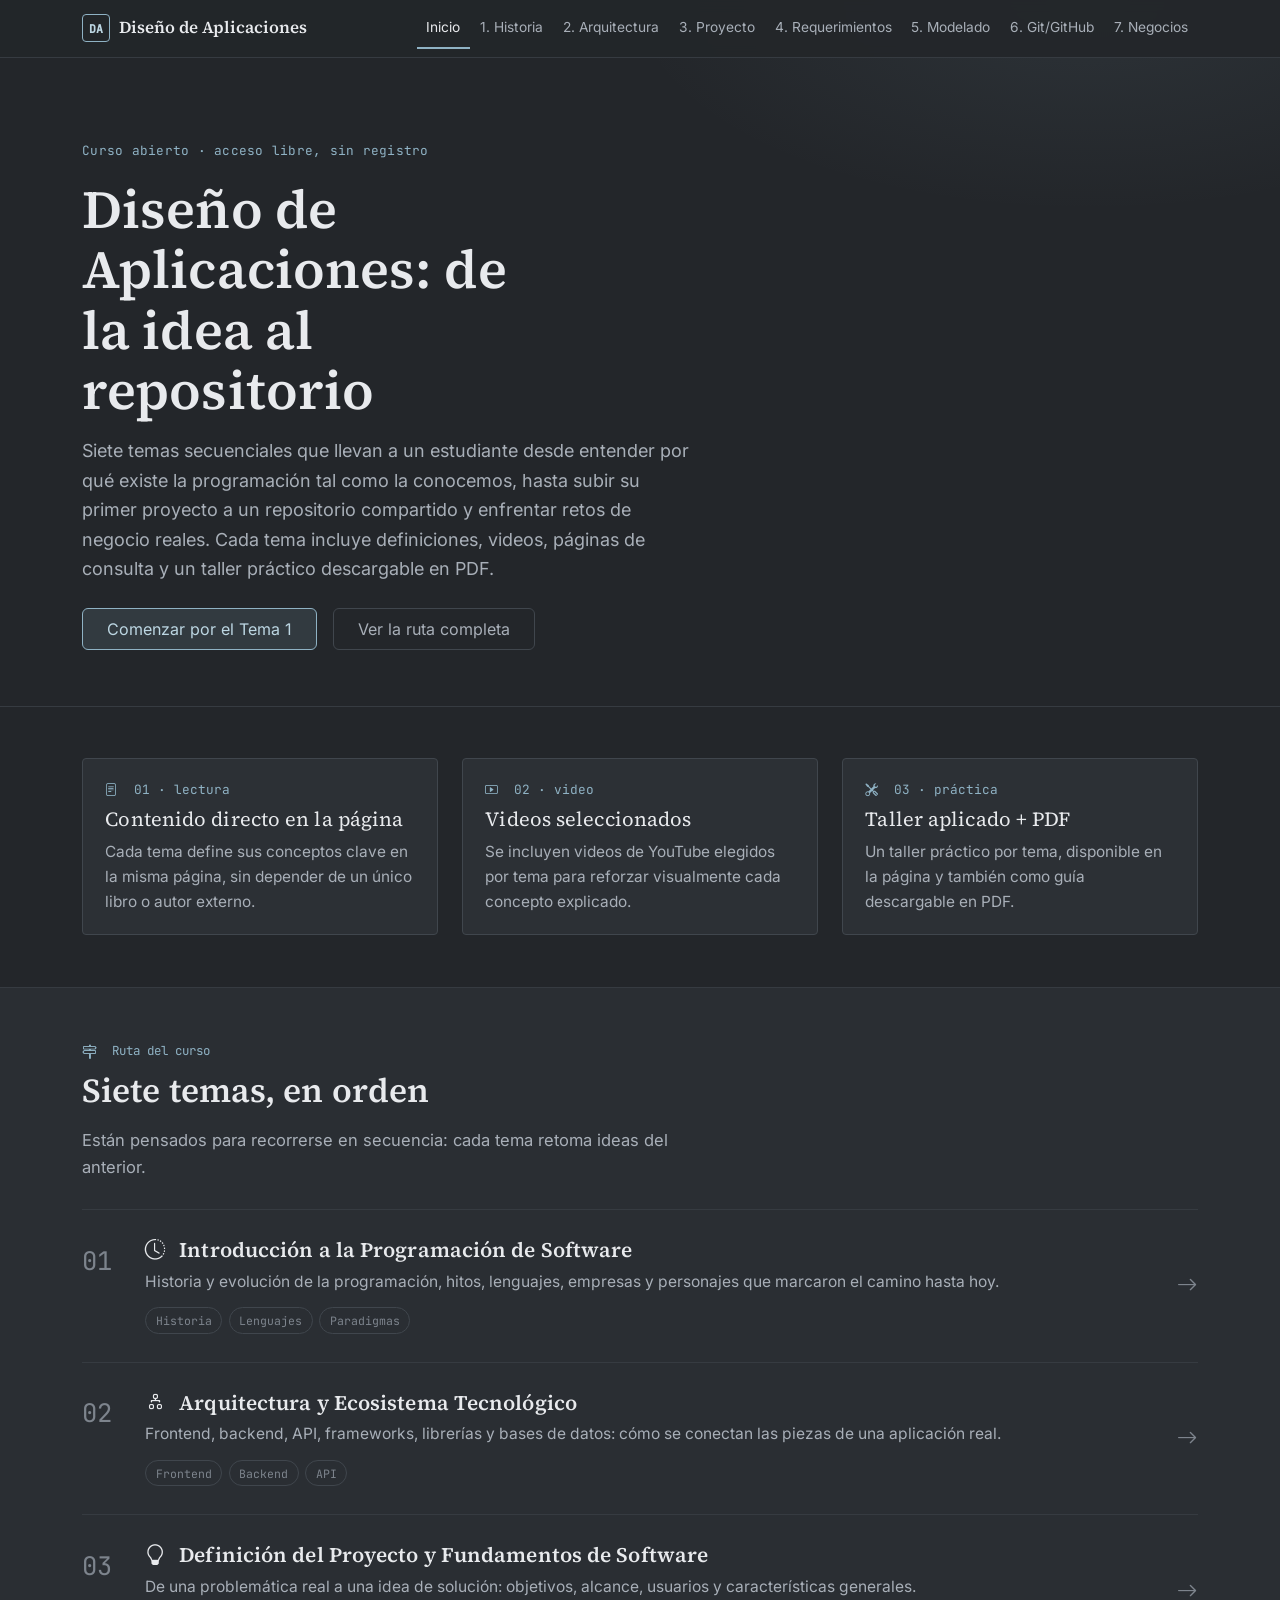
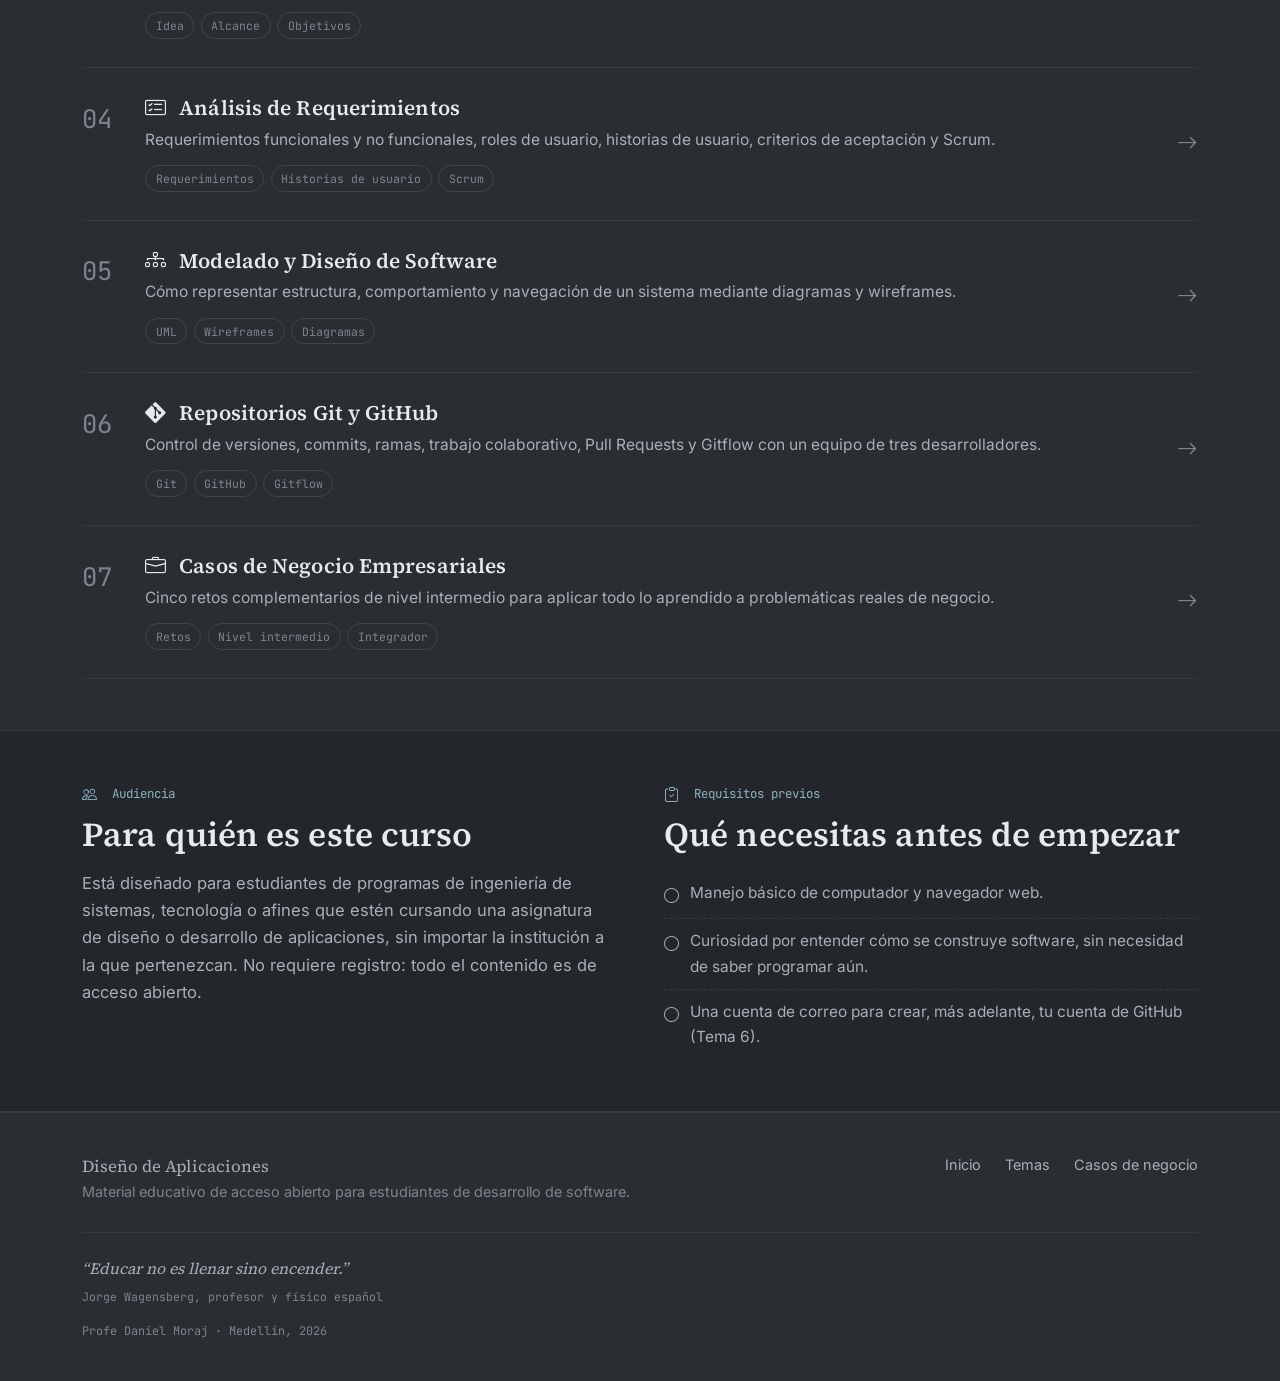
==== index.html @ c588eeb1 "Curso de diseño de aplicaciones para estudiantes de instituciones no tecnicas" ====
<!doctype html>
<html lang="es">
<head>
<meta charset="UTF-8">
<meta name="viewport" content="width=device-width, initial-scale=1">
<title>Diseño de Aplicaciones — Curso completo</title>
<meta name="description" content="Curso de Diseño de Aplicaciones: de la historia de la programación al control de versiones con Git y GitHub, con videos, definiciones, recursos y talleres prácticos.">
<link rel="stylesheet" href="assets/css/bootstrap.min.css">
<link rel="stylesheet" href="assets/icons/bootstrap-icons.min.css">
<link rel="stylesheet" href="assets/fonts/fonts.css">
<link rel="stylesheet" href="assets/css/style.css">
</head>
<body>

<!-- ============ NAVBAR ============ -->
<nav class="navbar navbar-expand-lg navbar-course fixed-top">
  <div class="container">
    <a class="navbar-brand" href="index.html">
      <span class="brand-mark">DA</span>
      Diseño de Aplicaciones
    </a>
    <button class="navbar-toggler" type="button" data-bs-toggle="collapse" data-bs-target="#nav" aria-controls="nav" aria-expanded="false" aria-label="Abrir menú de navegación">
      <span class="navbar-toggler-icon"></span>
    </button>
    <div class="collapse navbar-collapse" id="nav">
      <ul class="navbar-nav ms-auto">
        <li class="nav-item"><a class="nav-link" href="index.html">Inicio</a></li>
        <li class="nav-item"><a class="nav-link" href="tema-1.html">1. Historia</a></li>
        <li class="nav-item"><a class="nav-link" href="tema-2.html">2. Arquitectura</a></li>
        <li class="nav-item"><a class="nav-link" href="tema-3.html">3. Proyecto</a></li>
        <li class="nav-item"><a class="nav-link" href="tema-4.html">4. Requerimientos</a></li>
        <li class="nav-item"><a class="nav-link" href="tema-5.html">5. Modelado</a></li>
        <li class="nav-item"><a class="nav-link" href="tema-6.html">6. Git/GitHub</a></li>
        <li class="nav-item"><a class="nav-link" href="tema-7.html">7. Negocios</a></li>
      </ul>
    </div>
  </div>
</nav>

<!-- ============ HERO ============ -->
<header class="home-hero" style="padding-top:8.5rem; padding-bottom:3.5rem;">
  <div class="container">
    <span class="eyebrow-mono">Curso abierto · acceso libre, sin registro</span>
    <h1 class="mt-3">Diseño de Aplicaciones: de la idea al repositorio</h1>
    <p class="hero-desc mt-3">
      Siete temas secuenciales que llevan a un estudiante desde entender por qué existe la
      programación tal como la conocemos, hasta subir su primer proyecto a un repositorio
      compartido y enfrentar retos de negocio reales. Cada tema incluye definiciones, videos,
      páginas de consulta y un taller práctico descargable en PDF.
    </p>
    <div class="d-flex gap-3 mt-4 flex-wrap">
      <a href="tema-1.html" class="btn btn-accent px-4 py-2">Comenzar por el Tema 1</a>
      <a href="#ruta" class="btn btn-outline-soft px-4 py-2">Ver la ruta completa</a>
    </div>
  </div>
</header>

<!-- ============ CÓMO USAR EL SITIO ============ -->
<section class="section">
  <div class="container">
    <div class="row g-4">
      <div class="col-md-4">
        <div class="def-card">
          <span class="def-term"><i class="bi bi-file-text"></i> 01 · lectura</span>
          <h3 class="h5">Contenido directo en la página</h3>
          <p>Cada tema define sus conceptos clave en la misma página, sin depender de un único libro o autor externo.</p>
        </div>
      </div>
      <div class="col-md-4">
        <div class="def-card">
          <span class="def-term"><i class="bi bi-play-btn"></i> 02 · video</span>
          <h3 class="h5">Videos seleccionados</h3>
          <p>Se incluyen videos de YouTube elegidos por tema para reforzar visualmente cada concepto explicado.</p>
        </div>
      </div>
      <div class="col-md-4">
        <div class="def-card">
          <span class="def-term"><i class="bi bi-tools"></i> 03 · práctica</span>
          <h3 class="h5">Taller aplicado + PDF</h3>
          <p>Un taller práctico por tema, disponible en la página y también como guía descargable en PDF.</p>
        </div>
      </div>
    </div>
  </div>
</section>

<!-- ============ RUTA DEL CURSO ============ -->
<section class="section section-alt" id="ruta">
  <div class="container">
    <div class="section-head">
      <span class="section-kicker"><i class="bi bi-signpost-2"></i>Ruta del curso</span>
      <h2>Siete temas, en orden</h2>
      <p class="lead-muted" style="max-width:60ch;">Están pensados para recorrerse en secuencia: cada tema retoma ideas del anterior.</p>
    </div>

    <div class="route-list">
      <a href="tema-1.html" class="route-item">
        <span class="route-num">01</span>
        <div class="route-body">
          <h3><i class="bi bi-clock-history"></i> Introducción a la Programación de Software</h3>
          <p>Historia y evolución de la programación, hitos, lenguajes, empresas y personajes que marcaron el camino hasta hoy.</p>
          <div class="route-tags"><span>Historia</span><span>Lenguajes</span><span>Paradigmas</span></div>
        </div>
        <span class="route-arrow bi bi-arrow-right"></span>
      </a>

      <a href="tema-2.html" class="route-item">
        <span class="route-num">02</span>
        <div class="route-body">
          <h3><i class="bi bi-diagram-2"></i> Arquitectura y Ecosistema Tecnológico</h3>
          <p>Frontend, backend, API, frameworks, librerías y bases de datos: cómo se conectan las piezas de una aplicación real.</p>
          <div class="route-tags"><span>Frontend</span><span>Backend</span><span>API</span></div>
        </div>
        <span class="route-arrow bi bi-arrow-right"></span>
      </a>

      <a href="tema-3.html" class="route-item">
        <span class="route-num">03</span>
        <div class="route-body">
          <h3><i class="bi bi-lightbulb"></i> Definición del Proyecto y Fundamentos de Software</h3>
          <p>De una problemática real a una idea de solución: objetivos, alcance, usuarios y características generales.</p>
          <div class="route-tags"><span>Idea</span><span>Alcance</span><span>Objetivos</span></div>
        </div>
        <span class="route-arrow bi bi-arrow-right"></span>
      </a>

      <a href="tema-4.html" class="route-item">
        <span class="route-num">04</span>
        <div class="route-body">
          <h3><i class="bi bi-card-checklist"></i> Análisis de Requerimientos</h3>
          <p>Requerimientos funcionales y no funcionales, roles de usuario, historias de usuario, criterios de aceptación y Scrum.</p>
          <div class="route-tags"><span>Requerimientos</span><span>Historias de usuario</span><span>Scrum</span></div>
        </div>
        <span class="route-arrow bi bi-arrow-right"></span>
      </a>

      <a href="tema-5.html" class="route-item">
        <span class="route-num">05</span>
        <div class="route-body">
          <h3><i class="bi bi-diagram-3"></i> Modelado y Diseño de Software</h3>
          <p>Cómo representar estructura, comportamiento y navegación de un sistema mediante diagramas y wireframes.</p>
          <div class="route-tags"><span>UML</span><span>Wireframes</span><span>Diagramas</span></div>
        </div>
        <span class="route-arrow bi bi-arrow-right"></span>
      </a>

      <a href="tema-6.html" class="route-item">
        <span class="route-num">06</span>
        <div class="route-body">
          <h3><i class="bi bi-git"></i> Repositorios Git y GitHub</h3>
          <p>Control de versiones, commits, ramas, trabajo colaborativo, Pull Requests y Gitflow con un equipo de tres desarrolladores.</p>
          <div class="route-tags"><span>Git</span><span>GitHub</span><span>Gitflow</span></div>
        </div>
        <span class="route-arrow bi bi-arrow-right"></span>
      </a>

      <a href="tema-7.html" class="route-item">
        <span class="route-num">07</span>
        <div class="route-body">
          <h3><i class="bi bi-briefcase"></i> Casos de Negocio Empresariales</h3>
          <p>Cinco retos complementarios de nivel intermedio para aplicar todo lo aprendido a problemáticas reales de negocio.</p>
          <div class="route-tags"><span>Retos</span><span>Nivel intermedio</span><span>Integrador</span></div>
        </div>
        <span class="route-arrow bi bi-arrow-right"></span>
      </a>
    </div>
  </div>
</section>

<!-- ============ A QUIÉN VA DIRIGIDO ============ -->
<section class="section">
  <div class="container">
    <div class="row g-5">
      <div class="col-lg-6">
        <span class="section-kicker"><i class="bi bi-people"></i>Audiencia</span>
        <h2>Para quién es este curso</h2>
        <p class="text-muted-soft">
          Está diseñado para estudiantes de programas de ingeniería de sistemas, tecnología
          o afines que estén cursando una asignatura de diseño o desarrollo de aplicaciones,
          sin importar la institución a la que pertenezcan. No requiere registro: todo el
          contenido es de acceso abierto.
        </p>
      </div>
      <div class="col-lg-6">
        <span class="section-kicker"><i class="bi bi-clipboard-check"></i>Requisitos previos</span>
        <h2>Qué necesitas antes de empezar</h2>
        <ul class="check-list">
          <li><i class="bi bi-circle"></i> Manejo básico de computador y navegador web.</li>
          <li><i class="bi bi-circle"></i> Curiosidad por entender cómo se construye software, sin necesidad de saber programar aún.</li>
          <li><i class="bi bi-circle"></i> Una cuenta de correo para crear, más adelante, tu cuenta de GitHub (Tema 6).</li>
        </ul>
      </div>
    </div>
  </div>
</section>

<!-- ============ FOOTER ============ -->
<footer class="site-footer">
  <div class="container">
    <div class="d-flex flex-wrap justify-content-between gap-3">
      <div>
        <div class="footer-brand">Diseño de Aplicaciones</div>
        <div>Material educativo de acceso abierto para estudiantes de desarrollo de software.</div>
      </div>
      <div class="footer-links">
        <a href="index.html">Inicio</a>
        <a href="tema-1.html">Temas</a>
        <a href="tema-7.html">Casos de negocio</a>
      </div>
    </div>
    <div class="footer-author">
      <p class="footer-quote">
        “Educar no es llenar sino encender.”
        <cite>Jorge Wagensberg, profesor y físico español</cite>
      </p>
      <div class="footer-signature">Profe Daniel Moraj · Medellín, 2026</div>
    </div>
  </div>
</footer>

<script src="assets/js/bootstrap.bundle.min.js"></script>
<script src="assets/js/main.js"></script>
</body>
</html>
---- assets/fonts/fonts.css ----
/* Inter - texto base */
@font-face {
  font-family: 'Inter';
  font-style: normal;
  font-weight: 400;
  font-display: swap;
  src: url('./inter/inter-latin-400-normal.woff2') format('woff2');
}
@font-face {
  font-family: 'Inter';
  font-style: normal;
  font-weight: 500;
  font-display: swap;
  src: url('./inter/inter-latin-500-normal.woff2') format('woff2');
}
@font-face {
  font-family: 'Inter';
  font-style: normal;
  font-weight: 600;
  font-display: swap;
  src: url('./inter/inter-latin-600-normal.woff2') format('woff2');
}
@font-face {
  font-family: 'Inter';
  font-style: normal;
  font-weight: 700;
  font-display: swap;
  src: url('./inter/inter-latin-700-normal.woff2') format('woff2');
}

/* Source Serif 4 - titulares */
@font-face {
  font-family: 'Source Serif 4';
  font-style: normal;
  font-weight: 400;
  font-display: swap;
  src: url('./source-serif-4/source-serif-4-latin-400-normal.woff2') format('woff2');
}
@font-face {
  font-family: 'Source Serif 4';
  font-style: normal;
  font-weight: 600;
  font-display: swap;
  src: url('./source-serif-4/source-serif-4-latin-600-normal.woff2') format('woff2');
}
@font-face {
  font-family: 'Source Serif 4';
  font-style: normal;
  font-weight: 700;
  font-display: swap;
  src: url('./source-serif-4/source-serif-4-latin-700-normal.woff2') format('woff2');
}

/* JetBrains Mono - etiquetas, código, datos */
@font-face {
  font-family: 'JetBrains Mono';
  font-style: normal;
  font-weight: 400;
  font-display: swap;
  src: url('./jetbrains-mono/jetbrains-mono-latin-400-normal.woff2') format('woff2');
}
@font-face {
  font-family: 'JetBrains Mono';
  font-style: normal;
  font-weight: 500;
  font-display: swap;
  src: url('./jetbrains-mono/jetbrains-mono-latin-500-normal.woff2') format('woff2');
}
---- assets/css/style.css ----
/* =========================================================
   Diseño de Aplicaciones — hoja de estilos del curso
   Paleta neutra oscura, tipografía serif/sans, sin colores
   llamativos. Construida sobre Bootstrap 5 (local).
   ========================================================= */

:root{
  /* --- Color: base neutra oscura --- */
  --bg:            #23262a;
  --bg-alt:        #2a2e33;
  --bg-raised:     #2f3338;
  --surface:       #2c3035;
  --surface-hover: #363b41;
  --border:        #40464d;
  --border-soft:   #363b41;

  --text:          #e8eaed;
  --text-muted:    #a8afb8;
  --text-faint:    #7d848d;

  /* --- Acentos suaves (sin saturación alta) --- */
  --accent:        #8fb2c4;   /* azul acero apagado */
  --accent-strong: #bcd6e2;
  --accent-dim:    rgba(143,178,196,0.14);
  --accent-warm:   #c9a97e;   /* ocre cálido, uso puntual */
  --accent-warm-dim: rgba(201,169,126,0.14);
  --ok:            #93bda1;

  --code-bg:       #1b1d20;

  /* --- Tipografía --- */
  --font-head: 'Source Serif 4', Georgia, 'Times New Roman', serif;
  --font-body: 'Inter', -apple-system, 'Segoe UI', Roboto, sans-serif;
  --font-mono: 'JetBrains Mono', 'SFMono-Regular', Consolas, monospace;

  --radius: 4px;
  --radius-lg: 6px;
  --maxw-text: 68ch;
}

*{ box-sizing: border-box; }

html{ scroll-behavior: smooth; scroll-padding-top: 88px; }

body{
  background: var(--bg);
  color: var(--text);
  font-family: var(--font-body);
  font-size: 1.03rem;
  line-height: 1.65;
  -webkit-font-smoothing: antialiased;
}

h1,h2,h3,h4{
  font-family: var(--font-head);
  font-weight: 600;
  color: var(--text);
  letter-spacing: 0.1px;
}

h2{ font-size: clamp(1.5rem, 1.2rem + 1.2vw, 2.1rem); margin-bottom: 1rem; }
h3{ font-size: 1.3rem; margin-bottom: .75rem; }

p{ color: var(--text); }
p.lead-muted{ color: var(--text-muted); }

a{ color: var(--accent-strong); text-decoration: none; }
a:hover{ color: var(--accent); text-decoration: underline; }

.text-muted-soft{ color: var(--text-muted) !important; }
.text-faint{ color: var(--text-faint) !important; }

.container-text{ max-width: var(--maxw-text); }
.container-narrow{ max-width: 780px; }

/* =========== Barra de navegación =========== */
.navbar-course{
  background: rgba(35,38,42,0.92);
  backdrop-filter: blur(6px);
  border-bottom: 1px solid var(--border-soft);
}
.navbar-course .navbar-brand{
  font-family: var(--font-head);
  font-weight: 600;
  color: var(--text);
  font-size: 1.05rem;
  display: flex;
  align-items: center;
  gap: .55rem;
}
.navbar-course .navbar-brand .brand-mark{
  width: 28px; height: 28px;
  border: 1px solid var(--accent);
  border-radius: var(--radius);
  display: inline-flex; align-items:center; justify-content:center;
  font-family: var(--font-mono);
  font-size: .72rem;
  color: var(--accent-strong);
}
.navbar-course .nav-link{
  color: var(--text-muted);
  font-size: .92rem;
  padding: .5rem .7rem !important;
  white-space: nowrap;
}
@media (min-width: 992px){
  .navbar-course .nav-link{
    font-size: .82rem;
    padding: .5rem .5rem !important;
  }
}
@media (min-width: 1200px){
  .navbar-course .nav-link{ font-size: .86rem; padding: .5rem .62rem !important; }
}
.navbar-course .nav-link:hover,
.navbar-course .nav-link.active{
  color: var(--text);
}
.navbar-course .nav-link.active{
  border-bottom: 2px solid var(--accent);
}
.navbar-toggler{
  border-color: var(--border);
  padding: .4rem .55rem;
}
.navbar-toggler:focus{ box-shadow: 0 0 0 3px var(--accent-dim); }
.navbar-toggler-icon{
  background-image: url("data:image/svg+xml,%3csvg xmlns='http://www.w3.org/2000/svg' viewBox='0 0 30 30'%3e%3cpath stroke='%23e8eaed' stroke-linecap='round' stroke-miterlimit='10' stroke-width='2' d='M4 7h22M4 15h22M4 23h22'/%3e%3c/svg%3e");
}
@media (max-width: 991px){
  .navbar-course{ background: var(--bg); }
  .navbar-collapse{
    margin-top: 1rem;
    padding-top: .5rem;
    padding-bottom: .5rem;
    border-top: 1px solid var(--border-soft);
    max-height: calc(100vh - 5rem);
    overflow-y: auto;
  }
  .navbar-course .nav-link{ padding: .7rem .3rem !important; }
  .navbar-course .nav-link.active{ border-bottom: 0; border-left: 2px solid var(--accent); padding-left: .6rem !important; }
}

/* =========== Hero de portada =========== */
.home-hero{
  border-bottom: 1px solid var(--border-soft);
  background:
    radial-gradient(ellipse 60% 50% at 85% 0%, rgba(143,178,196,0.09), transparent 60%),
    var(--bg);
}
.home-hero .eyebrow-mono{
  font-family: var(--font-mono);
  font-size: .8rem;
  color: var(--accent);
  letter-spacing: .02em;
}
.home-hero h1{
  font-size: clamp(2.1rem, 1.6rem + 2.2vw, 3.4rem);
  line-height: 1.12;
  max-width: 16ch;
}
.home-hero .hero-desc{
  max-width: 56ch;
  color: var(--text-muted);
  font-size: 1.12rem;
}

/* =========== Ruta del curso (índice de temas en home) =========== */
.route-list{ border-top: 1px solid var(--border-soft); }
.route-item{
  display:flex;
  gap: 1.5rem;
  padding: 1.75rem 0;
  border-bottom: 1px solid var(--border-soft);
  text-decoration:none;
  color: var(--text);
  transition: background .15s ease;
}
.route-item:hover{ background: var(--surface-hover); text-decoration:none; color: var(--text); }
.route-num{
  font-family: var(--font-mono);
  font-size: 1.6rem;
  color: var(--text-faint);
  min-width: 2.6ch;
  padding-top: .1rem;
}
.route-item:hover .route-num{ color: var(--accent); }
.route-body h3{ margin-bottom: .35rem; color: var(--text); }
.route-body p{ color: var(--text-muted); margin-bottom: .5rem; font-size: .97rem; }
.route-tags span{
  font-family: var(--font-mono);
  font-size: .72rem;
  color: var(--text-faint);
  border: 1px solid var(--border);
  border-radius: 999px;
  padding: .18rem .6rem;
  margin-right: .4rem;
  display: inline-block;
  margin-top: .3rem;
}
.route-arrow{
  margin-left: auto;
  color: var(--text-faint);
  align-self: center;
  font-size: 1.3rem;
}

/* =========== Secciones genéricas =========== */
.section{ padding: 3.2rem 0; border-bottom: 1px solid var(--border-soft); }
.section-alt{ background: var(--bg-alt); }
.section-head{ margin-bottom: 1.75rem; }
.section-kicker{
  font-family: var(--font-mono);
  font-size: .78rem;
  color: var(--accent);
  margin-bottom: .4rem;
  display:flex;
  align-items:center;
  gap:.45rem;
}
.section-kicker .bi{ font-size: .95rem; }

/* Icono decorativo junto al título de sección (h2) */
.section-icon-title{ display:flex; align-items:center; gap:.65rem; }
.section-icon-title .icon-badge{
  flex:none;
  width: 2.4rem; height: 2.4rem;
  border-radius: var(--radius);
  border: 1px solid var(--border);
  background: var(--surface);
  display:inline-flex; align-items:center; justify-content:center;
  color: var(--accent);
  font-size: 1.15rem;
}
.section-icon-title h2{ margin-bottom:0; }

/* Icono dentro de def-term / panel h3, para reforzar jerarquía visual sin recargar */
.def-term .bi, .panel h3 .bi{ color: var(--accent); }

/* Separación uniforme de cualquier icono al inicio de un encabezado */
h1 > .bi:first-child, h2 > .bi:first-child, h3 > .bi:first-child, h4 > .bi:first-child,
.def-term > .bi:first-child, .section-kicker > .bi:first-child, .step-block h3 > .bi:first-child,
.scrum-role h3 > .bi:first-child, .case-card h3 > .bi:first-child{
  margin-right: .5rem;
}

/* Código en línea: alinear con la paleta del sitio en lugar del rosa de Bootstrap */
:not(pre) > code{
  color: var(--accent-strong);
  background: var(--code-bg);
  border: 1px solid var(--border);
  border-radius: 3px;
  padding: .05rem .35rem;
  font-size: .86em;
}

/* Panel: bordes técnicos, sin sombra, radio pequeño */
.panel{
  background: var(--surface);
  border: 1px solid var(--border);
  border-radius: var(--radius-lg);
  padding: 1.5rem;
}
.panel-accent{
  border-left: 3px solid var(--accent);
}
.panel-warm{
  border-left: 3px solid var(--accent-warm);
}

/* Tarjeta de definición */
.def-card{
  background: var(--surface);
  border: 1px solid var(--border);
  border-radius: var(--radius);
  padding: 1.25rem 1.4rem;
  height: 100%;
}
.def-term{
  font-family: var(--font-mono);
  font-size: .8rem;
  color: var(--accent);
  display:block;
  margin-bottom: .4rem;
}
.def-card p{ color: var(--text-muted); margin-bottom:0; font-size: .96rem; }

/* Hito / timeline (tema 1) */
.timeline{ position: relative; padding-left: 2.1rem; }
.timeline::before{
  content:"";
  position:absolute; left: .42rem; top: .3rem; bottom: .3rem;
  width: 1px; background: var(--border);
}
.timeline-item{ position: relative; padding-bottom: 1.9rem; }
.timeline-item:last-child{ padding-bottom: 0; }
.timeline-item::before{
  content:"";
  position:absolute; left: -2.1rem; top: .3rem;
  width: 9px; height:9px; border-radius:50%;
  background: var(--bg); border: 2px solid var(--accent);
}
.timeline-year{
  font-family: var(--font-mono);
  color: var(--accent-strong);
  font-size: .85rem;
  display:block; margin-bottom:.2rem;
}
.timeline-item h4{ font-size: 1.05rem; margin-bottom:.3rem; }
.timeline-item p{ color: var(--text-muted); font-size: .95rem; margin-bottom:0; }

/* Video */
.video-frame{
  position: relative; width:100%;
  padding-bottom: 56.25%;
  background: #000;
  border-radius: var(--radius);
  overflow:hidden;
  border: 1px solid var(--border);
}
.video-frame iframe{
  position:absolute; inset:0; width:100%; height:100%; border:0;
}
.video-caption{ font-size: .88rem; color: var(--text-faint); margin-top: .55rem; }

/* Recursos de consulta */
.resource-link{
  display:flex; align-items:flex-start; gap: .85rem;
  padding: 1rem 1.1rem;
  border: 1px solid var(--border);
  border-radius: var(--radius);
  background: var(--surface);
  color: var(--text);
  height: 100%;
}
.resource-link:hover{ border-color: var(--accent); color:var(--text); text-decoration:none; background: var(--surface-hover); }
.resource-link .bi{ color: var(--accent); font-size: 1.15rem; margin-top: .15rem; }
.resource-link h4{ font-family: var(--font-body); font-weight:600; font-size:1rem; margin-bottom:.2rem; }
.resource-link p{ font-size: .87rem; color: var(--text-muted); margin-bottom:0; }

/* Taller práctico */
.workshop-box{
  border: 1px solid var(--border);
  border-radius: var(--radius-lg);
  background: var(--bg-raised);
}
.workshop-box .workshop-head{
  padding: 1.25rem 1.5rem;
  border-bottom: 1px solid var(--border-soft);
  display:flex; justify-content:space-between; align-items:center; gap:1rem; flex-wrap:wrap;
}
.workshop-steps{ padding: 1.5rem; margin:0; }
.workshop-steps li{ margin-bottom: 1rem; color: var(--text-muted); }
.workshop-steps li::marker{ font-family: var(--font-mono); color: var(--accent); }
.workshop-steps li strong{ color: var(--text); }

/* Checklist de autoevaluación */
.check-list{ list-style:none; padding:0; margin:0; }
.check-list li{
  display:flex; gap:.7rem; align-items:flex-start;
  padding: .6rem 0; border-bottom: 1px dashed var(--border-soft);
  color: var(--text-muted); font-size: .96rem;
}
.check-list li:last-child{ border-bottom:0; }
.check-list .bi{ color: var(--ok); margin-top:.2rem; }

/* Botones */
.btn-accent{
  background: var(--accent-dim);
  border: 1px solid var(--accent);
  color: var(--accent-strong);
}
.btn-accent:hover{ background: var(--accent); color: var(--bg); }
.btn-outline-soft{
  border: 1px solid var(--border);
  color: var(--text-muted);
  background: transparent;
}
.btn-outline-soft:hover{ border-color: var(--accent); color: var(--text); background: var(--surface-hover); }

/* Paginador Anterior / Siguiente */
.topic-pager{
  display:flex; justify-content:space-between; gap:1rem; flex-wrap:wrap;
  padding: 2rem 0;
}
.pager-link{
  flex:1 1 260px;
  border:1px solid var(--border);
  border-radius: var(--radius);
  padding: 1rem 1.2rem;
  color: var(--text);
}
.pager-link:hover{ border-color: var(--accent); text-decoration:none; color: var(--text); background: var(--surface-hover); }
.pager-link .pager-label{ font-family: var(--font-mono); font-size: .74rem; color: var(--text-faint); display:block; margin-bottom:.3rem; }
.pager-link.text-end{ text-align:right; }

/* Topic hero (páginas de tema) */
.topic-hero{
  border-bottom: 1px solid var(--border-soft);
  padding: 2.6rem 0 2.2rem;
}
.topic-hero .topic-num{
  font-family: var(--font-mono);
  color: var(--text-faint);
  font-size: 1rem;
}
.topic-hero h1{
  font-size: clamp(1.8rem, 1.4rem + 1.6vw, 2.6rem);
  margin: .4rem 0 .8rem;
}
.topic-hero .hero-desc{ color: var(--text-muted); max-width: 62ch; font-size: 1.06rem; }
.topic-meta{ display:flex; gap:1.4rem; flex-wrap:wrap; margin-top:1.2rem; }
.topic-meta .meta-item{ font-size: .85rem; color: var(--text-faint); }
.topic-meta .meta-item strong{ color: var(--text-muted); display:block; font-family: var(--font-mono); font-size: .7rem; text-transform: none; margin-bottom:.15rem; }

/* Tabla de contenidos lateral (sticky) */
.toc{
  position: sticky; top: 96px;
  border-left: 1px solid var(--border-soft);
  padding-left: 1.2rem;
}
.toc-title{ font-family: var(--font-mono); font-size: .74rem; color: var(--text-faint); margin-bottom:.7rem; }
.toc a{
  display:block; font-size: .89rem; color: var(--text-muted);
  padding: .3rem 0; border-left: 2px solid transparent; margin-left:-1.22rem; padding-left: 1.1rem;
}
.toc a:hover{ color: var(--text); text-decoration:none; }
.toc a.active{ color: var(--accent-strong); border-left-color: var(--accent); }

/* Footer */
.site-footer{
  background: var(--bg-alt);
  border-top: 1px solid var(--border-soft);
  padding: 2.5rem 0;
  color: var(--text-faint);
  font-size: .9rem;
}
.site-footer a{ color: var(--text-muted); }
.site-footer a:hover{ color: var(--accent-strong); }
.site-footer .footer-brand{
  color: var(--text-muted);
  font-family: var(--font-head);
  font-size: 1.05rem;
}
.site-footer .footer-links{ display:flex; gap:1.5rem; flex-wrap:wrap; }
.footer-author{
  border-top: 1px solid var(--border-soft);
  margin-top: 1.75rem;
  padding-top: 1.5rem;
}
.footer-author .footer-quote{
  font-family: var(--font-head);
  font-style: italic;
  color: var(--text-muted);
  max-width: 62ch;
  font-size: .98rem;
  line-height: 1.55;
}
.footer-author .footer-quote cite{
  display:block;
  font-family: var(--font-mono);
  font-style:normal;
  font-size: .72rem;
  color: var(--text-faint);
  margin-top: .4rem;
}
.footer-author .footer-signature{
  font-family: var(--font-mono);
  font-size: .74rem;
  color: var(--text-faint);
  margin-top: .9rem;
}

/* Tablas de requisitos */
.table-req{
  color: var(--text);
  border-color: var(--border);
  /* Bootstrap fija el fondo de celdas con --bs-table-bg (blanco por defecto);
     lo sobreescribimos para que herede la paleta oscura del sitio y el texto
     claro siga siendo legible. */
  --bs-table-bg: var(--surface);
  --bs-table-color: var(--text-muted);
  --bs-table-striped-bg: var(--surface-hover);
  --bs-table-hover-bg: var(--surface-hover);
}
.table-req thead th{
  font-family: var(--font-mono);
  font-size: .74rem;
  color: var(--text-faint);
  font-weight: 500;
  border-color: var(--border);
  background: var(--bg-raised);
}
.table-req td{ border-color: var(--border-soft); vertical-align: top; font-size: .93rem; color: var(--text-muted); }
.table-req td.strong-cell{ color: var(--text); }

/* Badges de nivel/dificultad */
.badge-level{
  font-family: var(--font-mono);
  font-size: .72rem;
  border: 1px solid var(--border);
  color: var(--text-muted);
  border-radius: 999px;
  padding: .3rem .7rem;
}

/* Utilidades */
.divider-soft{ border-color: var(--border-soft); opacity:1; }
.kbd-tag{
  font-family: var(--font-mono);
  background: var(--code-bg);
  border: 1px solid var(--border);
  border-radius: 3px;
  padding: .05rem .4rem;
  font-size: .85em;
  color: var(--accent-strong);
}

/* Siglas: expansión en inglés (idioma original) + traducción al español */
abbr.acronym{
  text-decoration: none;
  border-bottom: 1px dashed var(--text-faint);
  cursor: help;
}
.gloss-term{
  font-family: var(--font-mono);
  color: var(--accent-strong);
}
.gloss-en{ color: var(--text-muted); font-style: italic; }
.gloss-es{ color: var(--text-faint); }

/* Tarjetas de casos de negocio (reto complementario) */
.case-card{
  background: var(--surface);
  border: 1px solid var(--border);
  border-radius: var(--radius-lg);
  padding: 1.6rem 1.7rem;
  height: 100%;
  display:flex;
  flex-direction:column;
  gap: .85rem;
}
.case-card .case-num{
  font-family: var(--font-mono);
  font-size: .78rem;
  color: var(--accent);
  display:flex;
  align-items:center;
  gap:.5rem;
}
.case-card .case-icon{
  width: 2.1rem; height: 2.1rem;
  border-radius: var(--radius);
  border: 1px solid var(--accent);
  background: var(--accent-dim);
  color: var(--accent-strong);
  display:inline-flex; align-items:center; justify-content:center;
  font-size: 1rem;
}
.case-card h3{ margin-bottom: 0; font-size: 1.15rem; }
.case-card p{ color: var(--text-muted); font-size: .95rem; margin-bottom: 0; }
.case-tags{ margin-top: .4rem; }
.case-tags span{
  font-family: var(--font-mono);
  font-size: .7rem;
  color: var(--text-faint);
  border: 1px solid var(--border);
  border-radius: 999px;
  padding: .18rem .6rem;
  margin-right: .4rem;
  display:inline-block;
  margin-top:.3rem;
}

/* Diagrama de arquitectura (tema 2) */
.arch-diagram-wrap{ overflow-x:auto; }
.arch-diagram-wrap svg{ width:100%; max-width:920px; display:block; margin:0 auto; min-width:640px; }

/* Roles Scrum (tema 4) */
.scrum-role{
  background: var(--surface);
  border: 1px solid var(--border);
  border-left: 3px solid var(--accent-warm);
  border-radius: var(--radius);
  padding: 1.1rem 1.3rem;
  height:100%;
}
.scrum-role h3{ font-size: 1.05rem; margin-bottom:.4rem; }
.scrum-role p{ color: var(--text-muted); font-size: .93rem; margin-bottom:0; }

/* Pasos numerados de taller extendido (Gitflow / trabajo colaborativo) */
.step-block{
  border: 1px solid var(--border);
  border-radius: var(--radius-lg);
  background: var(--bg-raised);
  padding: 1.4rem 1.6rem;
  margin-bottom: 1.1rem;
}
.step-block .step-num{
  font-family: var(--font-mono);
  font-size: .78rem;
  color: var(--accent);
  display:block;
  margin-bottom:.3rem;
}
.step-block h3{ font-size: 1.1rem; margin-bottom:.5rem; }
.step-block p, .step-block li{ color: var(--text-muted); font-size: .95rem; }
.step-block pre{
  background: var(--code-bg);
  border: 1px solid var(--border);
  border-radius: var(--radius);
  padding: .85rem 1rem;
  overflow-x:auto;
  font-family: var(--font-mono);
  font-size: .84rem;
  color: var(--accent-strong);
  margin: .6rem 0 0;
}
.role-tag{
  font-family: var(--font-mono);
  font-size: .68rem;
  border: 1px solid var(--border);
  border-radius: 999px;
  padding: .1rem .5rem;
  color: var(--text-faint);
  margin-right:.3rem;
}
.role-tag.dev-a{ border-color: var(--accent); color: var(--accent-strong); }
.role-tag.dev-b{ border-color: var(--accent-warm); color: var(--accent-warm); }
.role-tag.dev-c{ border-color: var(--ok); color: var(--ok); }

@media (max-width: 991px){
  .toc{ display:none; }
}

@media (max-width: 575px){
  .workshop-head{ align-items:flex-start; }
  .topic-meta{ gap: .9rem 1.4rem; }
  .site-footer .container{ flex-direction:column; }
}
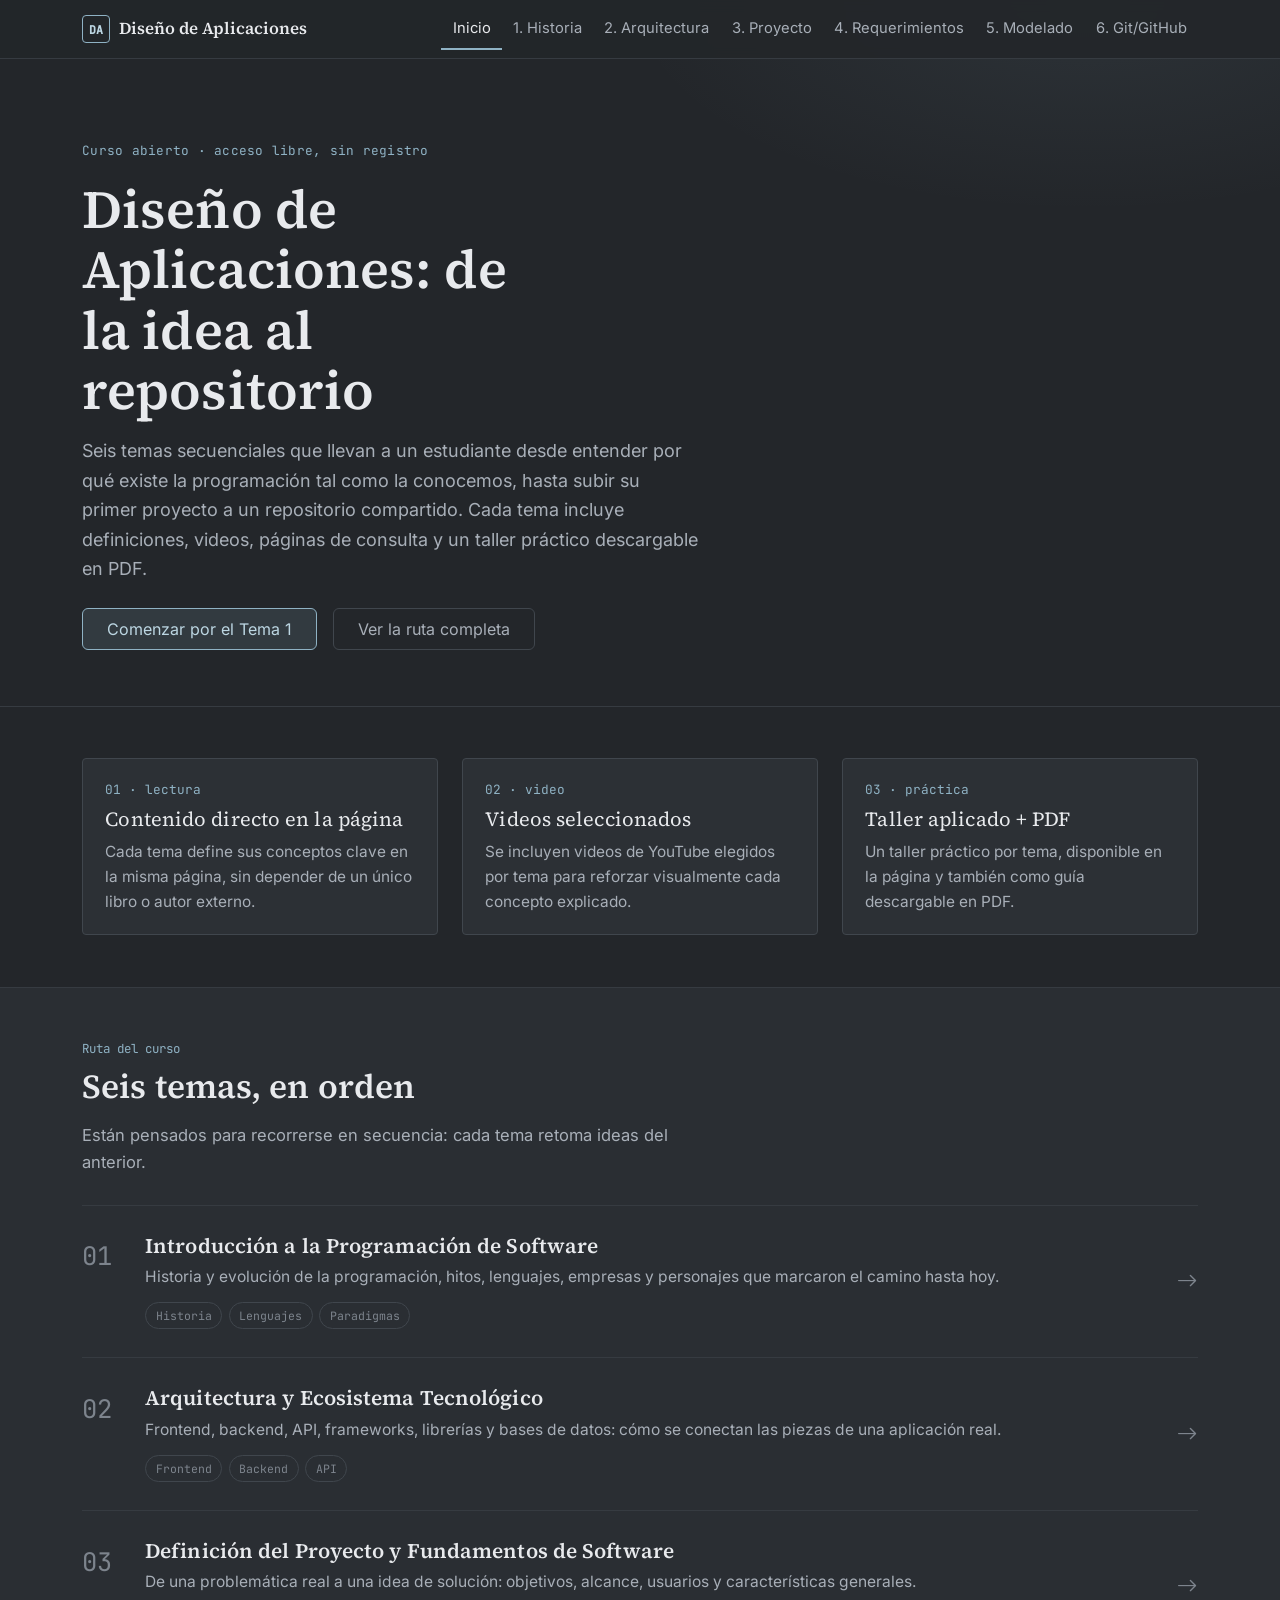
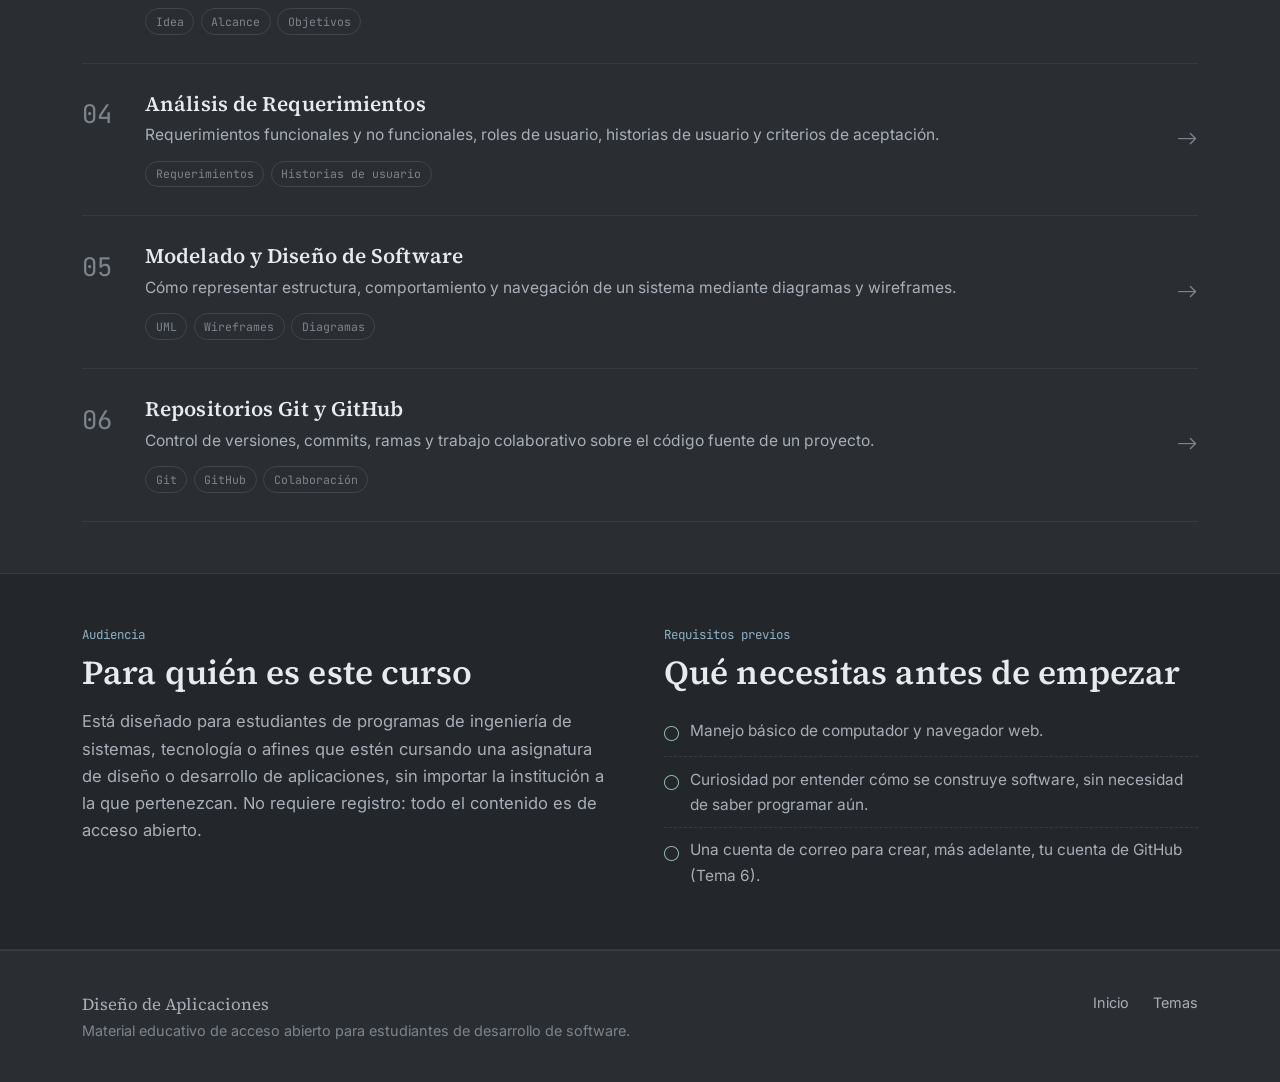
==== commit 9358de71: "Se agreag Tema 4 — Análisis de Requerimientos, justo después de 'Historias de usuario', sin tocar ni" ====
--- a/index.html
+++ b/index.html
@@ -19,7 +19,7 @@
       <span class="brand-mark">DA</span>
       Diseño de Aplicaciones
     </a>
-    <button class="navbar-toggler" type="button" data-bs-toggle="collapse" data-bs-target="#nav" aria-controls="nav" aria-expanded="false" aria-label="Abrir menú de navegación">
+    <button class="navbar-toggler" type="button" data-bs-toggle="collapse" data-bs-target="#nav">
       <span class="navbar-toggler-icon"></span>
     </button>
     <div class="collapse navbar-collapse" id="nav">
@@ -31,7 +31,6 @@
         <li class="nav-item"><a class="nav-link" href="tema-4.html">4. Requerimientos</a></li>
         <li class="nav-item"><a class="nav-link" href="tema-5.html">5. Modelado</a></li>
         <li class="nav-item"><a class="nav-link" href="tema-6.html">6. Git/GitHub</a></li>
-        <li class="nav-item"><a class="nav-link" href="tema-7.html">7. Negocios</a></li>
       </ul>
     </div>
   </div>
@@ -43,10 +42,10 @@
     <span class="eyebrow-mono">Curso abierto · acceso libre, sin registro</span>
     <h1 class="mt-3">Diseño de Aplicaciones: de la idea al repositorio</h1>
     <p class="hero-desc mt-3">
-      Siete temas secuenciales que llevan a un estudiante desde entender por qué existe la
+      Seis temas secuenciales que llevan a un estudiante desde entender por qué existe la
       programación tal como la conocemos, hasta subir su primer proyecto a un repositorio
-      compartido y enfrentar retos de negocio reales. Cada tema incluye definiciones, videos,
-      páginas de consulta y un taller práctico descargable en PDF.
+      compartido. Cada tema incluye definiciones, videos, páginas de consulta y un taller
+      práctico descargable en PDF.
     </p>
     <div class="d-flex gap-3 mt-4 flex-wrap">
       <a href="tema-1.html" class="btn btn-accent px-4 py-2">Comenzar por el Tema 1</a>
@@ -61,21 +60,21 @@
     <div class="row g-4">
       <div class="col-md-4">
         <div class="def-card">
-          <span class="def-term"><i class="bi bi-file-text"></i> 01 · lectura</span>
+          <span class="def-term">01 · lectura</span>
           <h3 class="h5">Contenido directo en la página</h3>
           <p>Cada tema define sus conceptos clave en la misma página, sin depender de un único libro o autor externo.</p>
         </div>
       </div>
       <div class="col-md-4">
         <div class="def-card">
-          <span class="def-term"><i class="bi bi-play-btn"></i> 02 · video</span>
+          <span class="def-term">02 · video</span>
           <h3 class="h5">Videos seleccionados</h3>
           <p>Se incluyen videos de YouTube elegidos por tema para reforzar visualmente cada concepto explicado.</p>
         </div>
       </div>
       <div class="col-md-4">
         <div class="def-card">
-          <span class="def-term"><i class="bi bi-tools"></i> 03 · práctica</span>
+          <span class="def-term">03 · práctica</span>
           <h3 class="h5">Taller aplicado + PDF</h3>
           <p>Un taller práctico por tema, disponible en la página y también como guía descargable en PDF.</p>
         </div>
@@ -88,8 +87,8 @@
 <section class="section section-alt" id="ruta">
   <div class="container">
     <div class="section-head">
-      <span class="section-kicker"><i class="bi bi-signpost-2"></i>Ruta del curso</span>
-      <h2>Siete temas, en orden</h2>
+      <span class="section-kicker">Ruta del curso</span>
+      <h2>Seis temas, en orden</h2>
       <p class="lead-muted" style="max-width:60ch;">Están pensados para recorrerse en secuencia: cada tema retoma ideas del anterior.</p>
     </div>
 
@@ -97,7 +96,7 @@
       <a href="tema-1.html" class="route-item">
         <span class="route-num">01</span>
         <div class="route-body">
-          <h3><i class="bi bi-clock-history"></i> Introducción a la Programación de Software</h3>
+          <h3>Introducción a la Programación de Software</h3>
           <p>Historia y evolución de la programación, hitos, lenguajes, empresas y personajes que marcaron el camino hasta hoy.</p>
           <div class="route-tags"><span>Historia</span><span>Lenguajes</span><span>Paradigmas</span></div>
         </div>
@@ -107,7 +106,7 @@
       <a href="tema-2.html" class="route-item">
         <span class="route-num">02</span>
         <div class="route-body">
-          <h3><i class="bi bi-diagram-2"></i> Arquitectura y Ecosistema Tecnológico</h3>
+          <h3>Arquitectura y Ecosistema Tecnológico</h3>
           <p>Frontend, backend, API, frameworks, librerías y bases de datos: cómo se conectan las piezas de una aplicación real.</p>
           <div class="route-tags"><span>Frontend</span><span>Backend</span><span>API</span></div>
         </div>
@@ -117,7 +116,7 @@
       <a href="tema-3.html" class="route-item">
         <span class="route-num">03</span>
         <div class="route-body">
-          <h3><i class="bi bi-lightbulb"></i> Definición del Proyecto y Fundamentos de Software</h3>
+          <h3>Definición del Proyecto y Fundamentos de Software</h3>
           <p>De una problemática real a una idea de solución: objetivos, alcance, usuarios y características generales.</p>
           <div class="route-tags"><span>Idea</span><span>Alcance</span><span>Objetivos</span></div>
         </div>
@@ -127,9 +126,9 @@
       <a href="tema-4.html" class="route-item">
         <span class="route-num">04</span>
         <div class="route-body">
-          <h3><i class="bi bi-card-checklist"></i> Análisis de Requerimientos</h3>
-          <p>Requerimientos funcionales y no funcionales, roles de usuario, historias de usuario, criterios de aceptación y Scrum.</p>
-          <div class="route-tags"><span>Requerimientos</span><span>Historias de usuario</span><span>Scrum</span></div>
+          <h3>Análisis de Requerimientos</h3>
+          <p>Requerimientos funcionales y no funcionales, roles de usuario, historias de usuario y criterios de aceptación.</p>
+          <div class="route-tags"><span>Requerimientos</span><span>Historias de usuario</span></div>
         </div>
         <span class="route-arrow bi bi-arrow-right"></span>
       </a>
@@ -137,7 +136,7 @@
       <a href="tema-5.html" class="route-item">
         <span class="route-num">05</span>
         <div class="route-body">
-          <h3><i class="bi bi-diagram-3"></i> Modelado y Diseño de Software</h3>
+          <h3>Modelado y Diseño de Software</h3>
           <p>Cómo representar estructura, comportamiento y navegación de un sistema mediante diagramas y wireframes.</p>
           <div class="route-tags"><span>UML</span><span>Wireframes</span><span>Diagramas</span></div>
         </div>
@@ -147,19 +146,9 @@
       <a href="tema-6.html" class="route-item">
         <span class="route-num">06</span>
         <div class="route-body">
-          <h3><i class="bi bi-git"></i> Repositorios Git y GitHub</h3>
-          <p>Control de versiones, commits, ramas, trabajo colaborativo, Pull Requests y Gitflow con un equipo de tres desarrolladores.</p>
-          <div class="route-tags"><span>Git</span><span>GitHub</span><span>Gitflow</span></div>
-        </div>
-        <span class="route-arrow bi bi-arrow-right"></span>
-      </a>
-
-      <a href="tema-7.html" class="route-item">
-        <span class="route-num">07</span>
-        <div class="route-body">
-          <h3><i class="bi bi-briefcase"></i> Casos de Negocio Empresariales</h3>
-          <p>Cinco retos complementarios de nivel intermedio para aplicar todo lo aprendido a problemáticas reales de negocio.</p>
-          <div class="route-tags"><span>Retos</span><span>Nivel intermedio</span><span>Integrador</span></div>
+          <h3>Repositorios Git y GitHub</h3>
+          <p>Control de versiones, commits, ramas y trabajo colaborativo sobre el código fuente de un proyecto.</p>
+          <div class="route-tags"><span>Git</span><span>GitHub</span><span>Colaboración</span></div>
         </div>
         <span class="route-arrow bi bi-arrow-right"></span>
       </a>
@@ -172,7 +161,7 @@
   <div class="container">
     <div class="row g-5">
       <div class="col-lg-6">
-        <span class="section-kicker"><i class="bi bi-people"></i>Audiencia</span>
+        <span class="section-kicker">Audiencia</span>
         <h2>Para quién es este curso</h2>
         <p class="text-muted-soft">
           Está diseñado para estudiantes de programas de ingeniería de sistemas, tecnología
@@ -182,7 +171,7 @@
         </p>
       </div>
       <div class="col-lg-6">
-        <span class="section-kicker"><i class="bi bi-clipboard-check"></i>Requisitos previos</span>
+        <span class="section-kicker">Requisitos previos</span>
         <h2>Qué necesitas antes de empezar</h2>
         <ul class="check-list">
           <li><i class="bi bi-circle"></i> Manejo básico de computador y navegador web.</li>
@@ -196,24 +185,14 @@
 
 <!-- ============ FOOTER ============ -->
 <footer class="site-footer">
-  <div class="container">
-    <div class="d-flex flex-wrap justify-content-between gap-3">
-      <div>
-        <div class="footer-brand">Diseño de Aplicaciones</div>
-        <div>Material educativo de acceso abierto para estudiantes de desarrollo de software.</div>
-      </div>
-      <div class="footer-links">
-        <a href="index.html">Inicio</a>
-        <a href="tema-1.html">Temas</a>
-        <a href="tema-7.html">Casos de negocio</a>
-      </div>
-    </div>
-    <div class="footer-author">
-      <p class="footer-quote">
-        “Educar no es llenar sino encender.”
-        <cite>Jorge Wagensberg, profesor y físico español</cite>
-      </p>
-      <div class="footer-signature">Profe Daniel Moraj · Medellín, 2026</div>
+  <div class="container d-flex flex-wrap justify-content-between gap-3">
+    <div>
+      <div style="color:var(--text-muted); font-family: var(--font-head); font-size:1.05rem;">Diseño de Aplicaciones</div>
+      <div>Material educativo de acceso abierto para estudiantes de desarrollo de software.</div>
+    </div>
+    <div class="d-flex gap-4">
+      <a href="index.html">Inicio</a>
+      <a href="tema-1.html">Temas</a>
     </div>
   </div>
 </footer>
--- a/assets/css/style.css
+++ b/assets/css/style.css
@@ -101,16 +101,6 @@
   color: var(--text-muted);
   font-size: .92rem;
   padding: .5rem .7rem !important;
-  white-space: nowrap;
-}
-@media (min-width: 992px){
-  .navbar-course .nav-link{
-    font-size: .82rem;
-    padding: .5rem .5rem !important;
-  }
-}
-@media (min-width: 1200px){
-  .navbar-course .nav-link{ font-size: .86rem; padding: .5rem .62rem !important; }
 }
 .navbar-course .nav-link:hover,
 .navbar-course .nav-link.active{
@@ -119,27 +109,7 @@
 .navbar-course .nav-link.active{
   border-bottom: 2px solid var(--accent);
 }
-.navbar-toggler{
-  border-color: var(--border);
-  padding: .4rem .55rem;
-}
-.navbar-toggler:focus{ box-shadow: 0 0 0 3px var(--accent-dim); }
-.navbar-toggler-icon{
-  background-image: url("data:image/svg+xml,%3csvg xmlns='http://www.w3.org/2000/svg' viewBox='0 0 30 30'%3e%3cpath stroke='%23e8eaed' stroke-linecap='round' stroke-miterlimit='10' stroke-width='2' d='M4 7h22M4 15h22M4 23h22'/%3e%3c/svg%3e");
-}
-@media (max-width: 991px){
-  .navbar-course{ background: var(--bg); }
-  .navbar-collapse{
-    margin-top: 1rem;
-    padding-top: .5rem;
-    padding-bottom: .5rem;
-    border-top: 1px solid var(--border-soft);
-    max-height: calc(100vh - 5rem);
-    overflow-y: auto;
-  }
-  .navbar-course .nav-link{ padding: .7rem .3rem !important; }
-  .navbar-course .nav-link.active{ border-bottom: 0; border-left: 2px solid var(--accent); padding-left: .6rem !important; }
-}
+.navbar-toggler{ border-color: var(--border); }
 
 /* =========== Hero de portada =========== */
 .home-hero{
@@ -214,44 +184,7 @@
   font-size: .78rem;
   color: var(--accent);
   margin-bottom: .4rem;
-  display:flex;
-  align-items:center;
-  gap:.45rem;
-}
-.section-kicker .bi{ font-size: .95rem; }
-
-/* Icono decorativo junto al título de sección (h2) */
-.section-icon-title{ display:flex; align-items:center; gap:.65rem; }
-.section-icon-title .icon-badge{
-  flex:none;
-  width: 2.4rem; height: 2.4rem;
-  border-radius: var(--radius);
-  border: 1px solid var(--border);
-  background: var(--surface);
-  display:inline-flex; align-items:center; justify-content:center;
-  color: var(--accent);
-  font-size: 1.15rem;
-}
-.section-icon-title h2{ margin-bottom:0; }
-
-/* Icono dentro de def-term / panel h3, para reforzar jerarquía visual sin recargar */
-.def-term .bi, .panel h3 .bi{ color: var(--accent); }
-
-/* Separación uniforme de cualquier icono al inicio de un encabezado */
-h1 > .bi:first-child, h2 > .bi:first-child, h3 > .bi:first-child, h4 > .bi:first-child,
-.def-term > .bi:first-child, .section-kicker > .bi:first-child, .step-block h3 > .bi:first-child,
-.scrum-role h3 > .bi:first-child, .case-card h3 > .bi:first-child{
-  margin-right: .5rem;
-}
-
-/* Código en línea: alinear con la paleta del sitio en lugar del rosa de Bootstrap */
-:not(pre) > code{
-  color: var(--accent-strong);
-  background: var(--code-bg);
-  border: 1px solid var(--border);
-  border-radius: 3px;
-  padding: .05rem .35rem;
-  font-size: .86em;
+  display:block;
 }
 
 /* Panel: bordes técnicos, sin sombra, radio pequeño */
@@ -437,52 +370,9 @@
 }
 .site-footer a{ color: var(--text-muted); }
 .site-footer a:hover{ color: var(--accent-strong); }
-.site-footer .footer-brand{
-  color: var(--text-muted);
-  font-family: var(--font-head);
-  font-size: 1.05rem;
-}
-.site-footer .footer-links{ display:flex; gap:1.5rem; flex-wrap:wrap; }
-.footer-author{
-  border-top: 1px solid var(--border-soft);
-  margin-top: 1.75rem;
-  padding-top: 1.5rem;
-}
-.footer-author .footer-quote{
-  font-family: var(--font-head);
-  font-style: italic;
-  color: var(--text-muted);
-  max-width: 62ch;
-  font-size: .98rem;
-  line-height: 1.55;
-}
-.footer-author .footer-quote cite{
-  display:block;
-  font-family: var(--font-mono);
-  font-style:normal;
-  font-size: .72rem;
-  color: var(--text-faint);
-  margin-top: .4rem;
-}
-.footer-author .footer-signature{
-  font-family: var(--font-mono);
-  font-size: .74rem;
-  color: var(--text-faint);
-  margin-top: .9rem;
-}
 
 /* Tablas de requisitos */
-.table-req{
-  color: var(--text);
-  border-color: var(--border);
-  /* Bootstrap fija el fondo de celdas con --bs-table-bg (blanco por defecto);
-     lo sobreescribimos para que herede la paleta oscura del sitio y el texto
-     claro siga siendo legible. */
-  --bs-table-bg: var(--surface);
-  --bs-table-color: var(--text-muted);
-  --bs-table-striped-bg: var(--surface-hover);
-  --bs-table-hover-bg: var(--surface-hover);
-}
+.table-req{ color: var(--text); border-color: var(--border); }
 .table-req thead th{
   font-family: var(--font-mono);
   font-size: .74rem;
@@ -516,125 +406,6 @@
   color: var(--accent-strong);
 }
 
-/* Siglas: expansión en inglés (idioma original) + traducción al español */
-abbr.acronym{
-  text-decoration: none;
-  border-bottom: 1px dashed var(--text-faint);
-  cursor: help;
-}
-.gloss-term{
-  font-family: var(--font-mono);
-  color: var(--accent-strong);
-}
-.gloss-en{ color: var(--text-muted); font-style: italic; }
-.gloss-es{ color: var(--text-faint); }
-
-/* Tarjetas de casos de negocio (reto complementario) */
-.case-card{
-  background: var(--surface);
-  border: 1px solid var(--border);
-  border-radius: var(--radius-lg);
-  padding: 1.6rem 1.7rem;
-  height: 100%;
-  display:flex;
-  flex-direction:column;
-  gap: .85rem;
-}
-.case-card .case-num{
-  font-family: var(--font-mono);
-  font-size: .78rem;
-  color: var(--accent);
-  display:flex;
-  align-items:center;
-  gap:.5rem;
-}
-.case-card .case-icon{
-  width: 2.1rem; height: 2.1rem;
-  border-radius: var(--radius);
-  border: 1px solid var(--accent);
-  background: var(--accent-dim);
-  color: var(--accent-strong);
-  display:inline-flex; align-items:center; justify-content:center;
-  font-size: 1rem;
-}
-.case-card h3{ margin-bottom: 0; font-size: 1.15rem; }
-.case-card p{ color: var(--text-muted); font-size: .95rem; margin-bottom: 0; }
-.case-tags{ margin-top: .4rem; }
-.case-tags span{
-  font-family: var(--font-mono);
-  font-size: .7rem;
-  color: var(--text-faint);
-  border: 1px solid var(--border);
-  border-radius: 999px;
-  padding: .18rem .6rem;
-  margin-right: .4rem;
-  display:inline-block;
-  margin-top:.3rem;
-}
-
-/* Diagrama de arquitectura (tema 2) */
-.arch-diagram-wrap{ overflow-x:auto; }
-.arch-diagram-wrap svg{ width:100%; max-width:920px; display:block; margin:0 auto; min-width:640px; }
-
-/* Roles Scrum (tema 4) */
-.scrum-role{
-  background: var(--surface);
-  border: 1px solid var(--border);
-  border-left: 3px solid var(--accent-warm);
-  border-radius: var(--radius);
-  padding: 1.1rem 1.3rem;
-  height:100%;
-}
-.scrum-role h3{ font-size: 1.05rem; margin-bottom:.4rem; }
-.scrum-role p{ color: var(--text-muted); font-size: .93rem; margin-bottom:0; }
-
-/* Pasos numerados de taller extendido (Gitflow / trabajo colaborativo) */
-.step-block{
-  border: 1px solid var(--border);
-  border-radius: var(--radius-lg);
-  background: var(--bg-raised);
-  padding: 1.4rem 1.6rem;
-  margin-bottom: 1.1rem;
-}
-.step-block .step-num{
-  font-family: var(--font-mono);
-  font-size: .78rem;
-  color: var(--accent);
-  display:block;
-  margin-bottom:.3rem;
-}
-.step-block h3{ font-size: 1.1rem; margin-bottom:.5rem; }
-.step-block p, .step-block li{ color: var(--text-muted); font-size: .95rem; }
-.step-block pre{
-  background: var(--code-bg);
-  border: 1px solid var(--border);
-  border-radius: var(--radius);
-  padding: .85rem 1rem;
-  overflow-x:auto;
-  font-family: var(--font-mono);
-  font-size: .84rem;
-  color: var(--accent-strong);
-  margin: .6rem 0 0;
-}
-.role-tag{
-  font-family: var(--font-mono);
-  font-size: .68rem;
-  border: 1px solid var(--border);
-  border-radius: 999px;
-  padding: .1rem .5rem;
-  color: var(--text-faint);
-  margin-right:.3rem;
-}
-.role-tag.dev-a{ border-color: var(--accent); color: var(--accent-strong); }
-.role-tag.dev-b{ border-color: var(--accent-warm); color: var(--accent-warm); }
-.role-tag.dev-c{ border-color: var(--ok); color: var(--ok); }
-
 @media (max-width: 991px){
   .toc{ display:none; }
 }
-
-@media (max-width: 575px){
-  .workshop-head{ align-items:flex-start; }
-  .topic-meta{ gap: .9rem 1.4rem; }
-  .site-footer .container{ flex-direction:column; }
-}
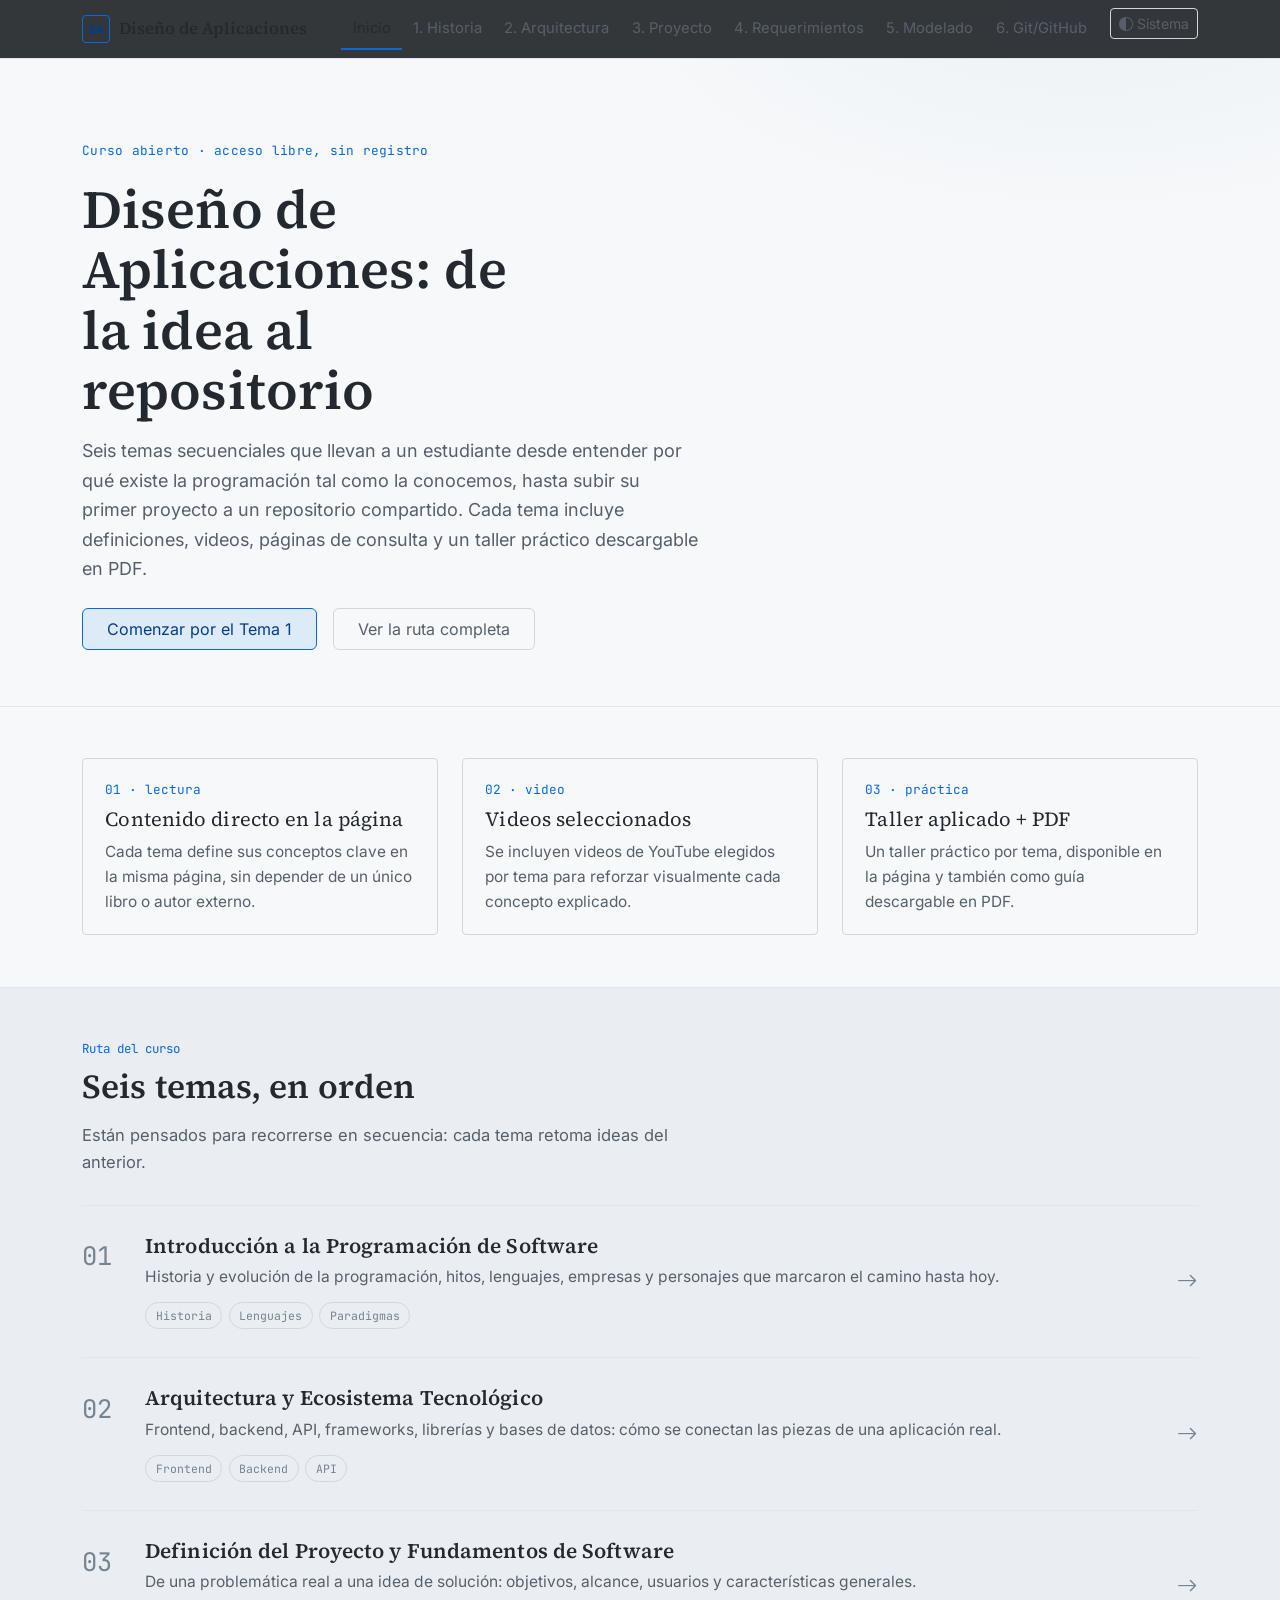
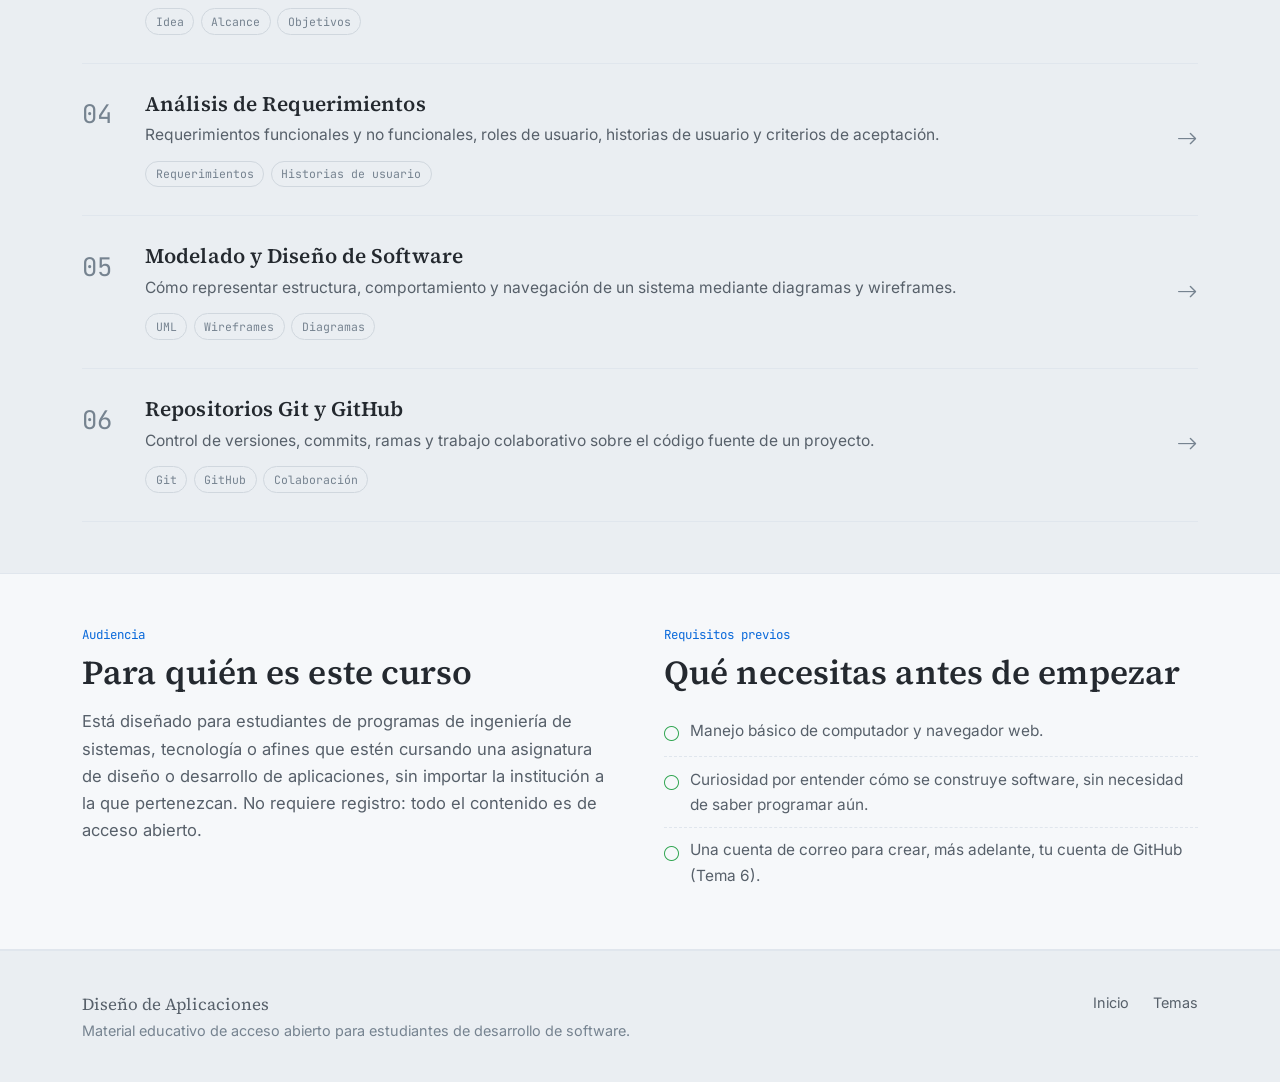
==== commit 4bdbb929: "Agregar sistema de tema claro/oscuro - Agregar variables CSS para tema claro con GitHub Light Palett" ====
--- a/index.html
+++ b/index.html
@@ -31,6 +31,11 @@
         <li class="nav-item"><a class="nav-link" href="tema-4.html">4. Requerimientos</a></li>
         <li class="nav-item"><a class="nav-link" href="tema-5.html">5. Modelado</a></li>
         <li class="nav-item"><a class="nav-link" href="tema-6.html">6. Git/GitHub</a></li>
+        <li class="nav-item">
+          <button id="theme-toggle-btn" class="btn btn-sm btn-outline-soft" onclick="toggleTheme()" style="margin-left: 12px;">
+            <i class="bi bi-sun"></i> Claro
+          </button>
+        </li>
       </ul>
     </div>
   </div>
@@ -199,5 +204,6 @@
 
 <script src="assets/js/bootstrap.bundle.min.js"></script>
 <script src="assets/js/main.js"></script>
+<script src="assets/js/theme-toggle.js"></script>
 </body>
 </html>
--- a/assets/css/style.css
+++ b/assets/css/style.css
@@ -38,6 +38,56 @@
   --maxw-text: 68ch;
 }
 
+/* Tema claro */
+@media (prefers-color-scheme: light) {
+  :root:not([data-theme="dark"]) {
+    --bg:            #f6f8fa;
+    --bg-alt:        #eaeef2;
+    --bg-raised:     #ffffff;
+    --surface:       #f6f8fa;
+    --surface-hover: #eaeef2;
+    --border:        #d0d7de;
+    --border-soft:   #e0e6ed;
+
+    --text:          #24292f;
+    --text-muted:    #57606a;
+    --text-faint:    #768390;
+
+    --accent:        #0969da;
+    --accent-strong: #033d8b;
+    --accent-dim:    rgba(9, 105, 218, 0.1);
+    --accent-warm:   #b08800;
+    --accent-warm-dim: rgba(176, 136, 0, 0.1);
+    --ok:            #2da44e;
+
+    --code-bg:       #f6f8fa;
+  }
+}
+
+/* Tema claro forzado */
+:root[data-theme="light"] {
+  --bg:            #f6f8fa;
+  --bg-alt:        #eaeef2;
+  --bg-raised:     #ffffff;
+  --surface:       #f6f8fa;
+  --surface-hover: #eaeef2;
+  --border:        #d0d7de;
+  --border-soft:   #e0e6ed;
+
+  --text:          #24292f;
+  --text-muted:    #57606a;
+  --text-faint:    #768390;
+
+  --accent:        #0969da;
+  --accent-strong: #033d8b;
+  --accent-dim:    rgba(9, 105, 218, 0.1);
+  --accent-warm:   #b08800;
+  --accent-warm-dim: rgba(176, 136, 0, 0.1);
+  --ok:            #2da44e;
+
+  --code-bg:       #f6f8fa;
+}
+
 *{ box-sizing: border-box; }
 
 html{ scroll-behavior: smooth; scroll-padding-top: 88px; }
@@ -372,17 +422,54 @@
 .site-footer a:hover{ color: var(--accent-strong); }
 
 /* Tablas de requisitos */
-.table-req{ color: var(--text); border-color: var(--border); }
+.table-req{
+  color: var(--text);
+  border-color: var(--border);
+  background: transparent !important;
+}
 .table-req thead th{
   font-family: var(--font-mono);
   font-size: .74rem;
   color: var(--text-faint);
   font-weight: 500;
   border-color: var(--border);
-  background: var(--bg-raised);
-}
-.table-req td{ border-color: var(--border-soft); vertical-align: top; font-size: .93rem; color: var(--text-muted); }
-.table-req td.strong-cell{ color: var(--text); }
+  background: var(--bg-raised) !important;
+}
+.table-req tbody tr{
+  background: transparent !important;
+}
+.table-req tbody tr:hover{
+  background: var(--surface-hover) !important;
+}
+.table-req td{
+  border-color: var(--border-soft);
+  vertical-align: top;
+  font-size: .93rem;
+  color: var(--text-muted);
+  background: transparent !important;
+}
+.table-req td.strong-cell{
+  color: var(--text);
+  background: transparent !important;
+}
+
+/* Sobrescribir Bootstrap para tablas */
+.table{
+  background: transparent !important;
+  color: var(--text);
+}
+.table thead th{
+  background: var(--bg-raised) !important;
+  border-color: var(--border) !important;
+  color: var(--text) !important;
+}
+.table tbody tr{
+  background: transparent !important;
+}
+.table tbody td{
+  background: transparent !important;
+  border-color: var(--border-soft) !important;
+}
 
 /* Badges de nivel/dificultad */
 .badge-level{
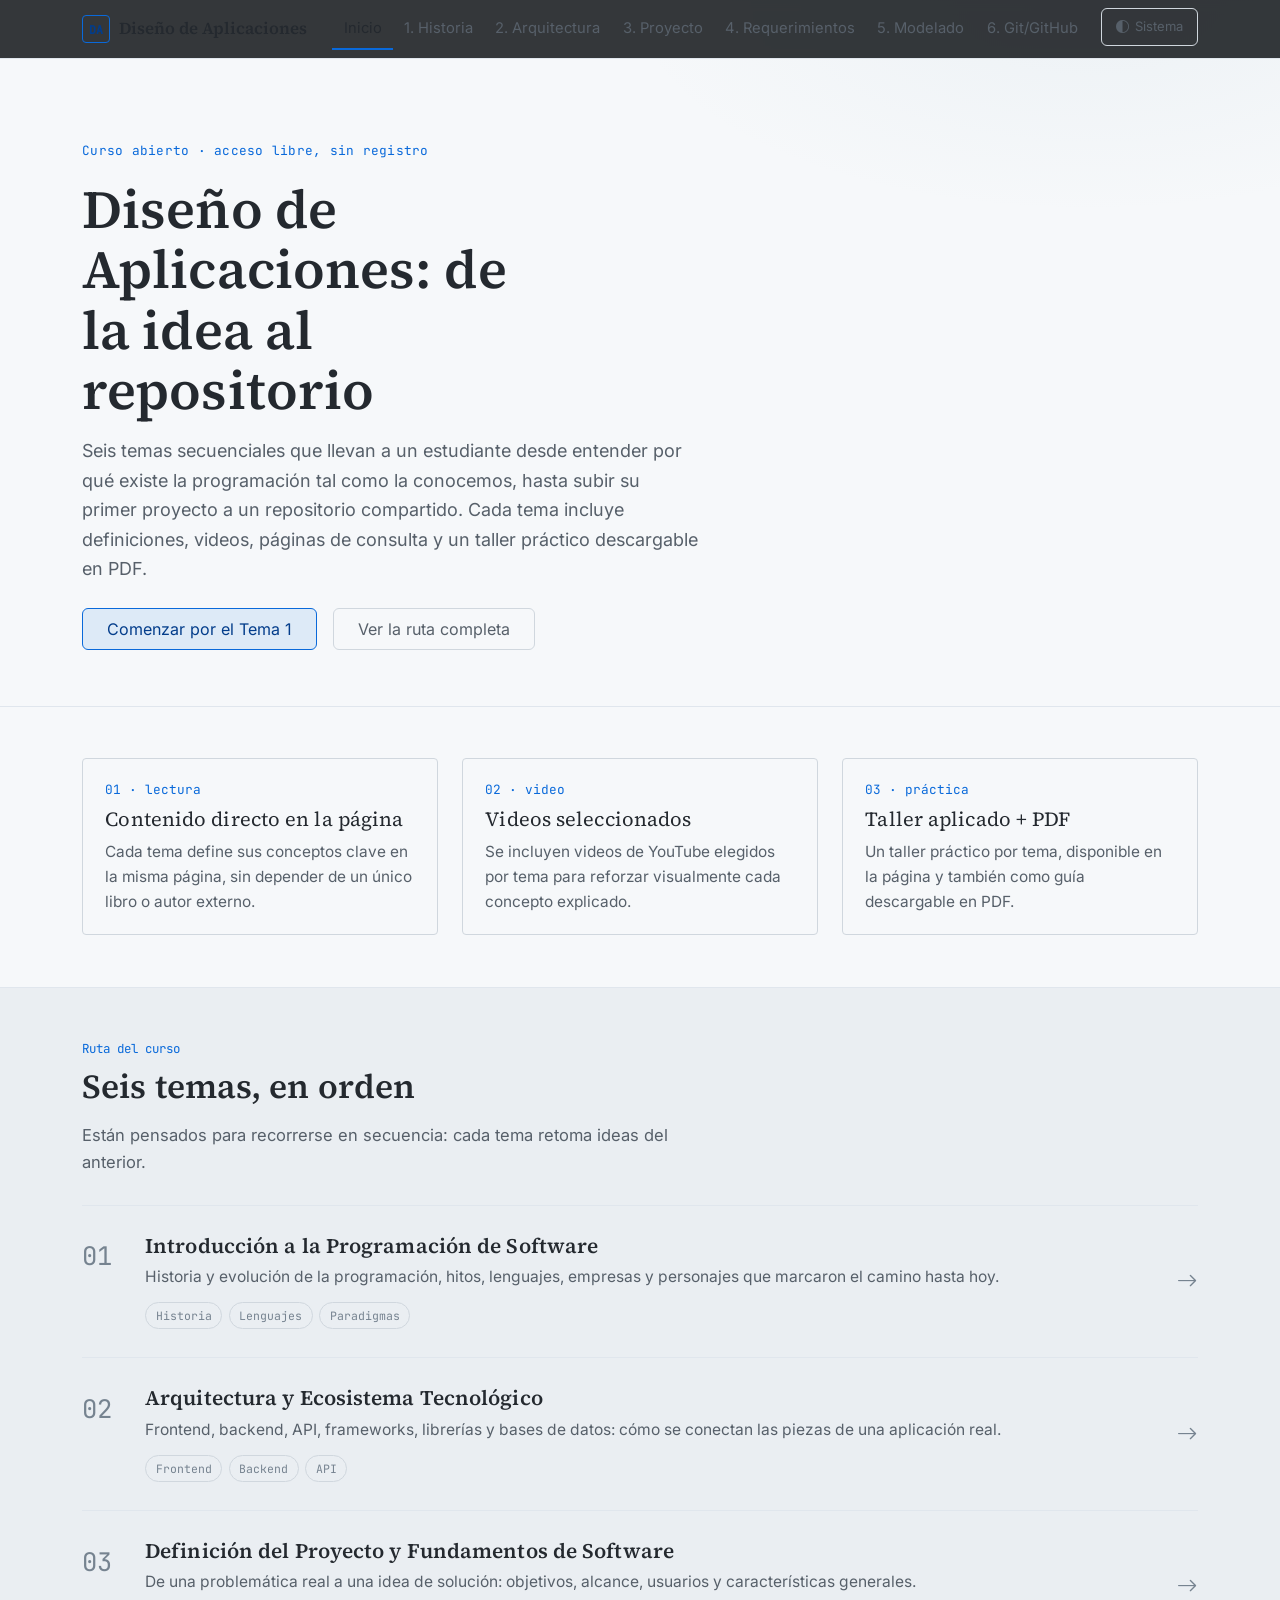
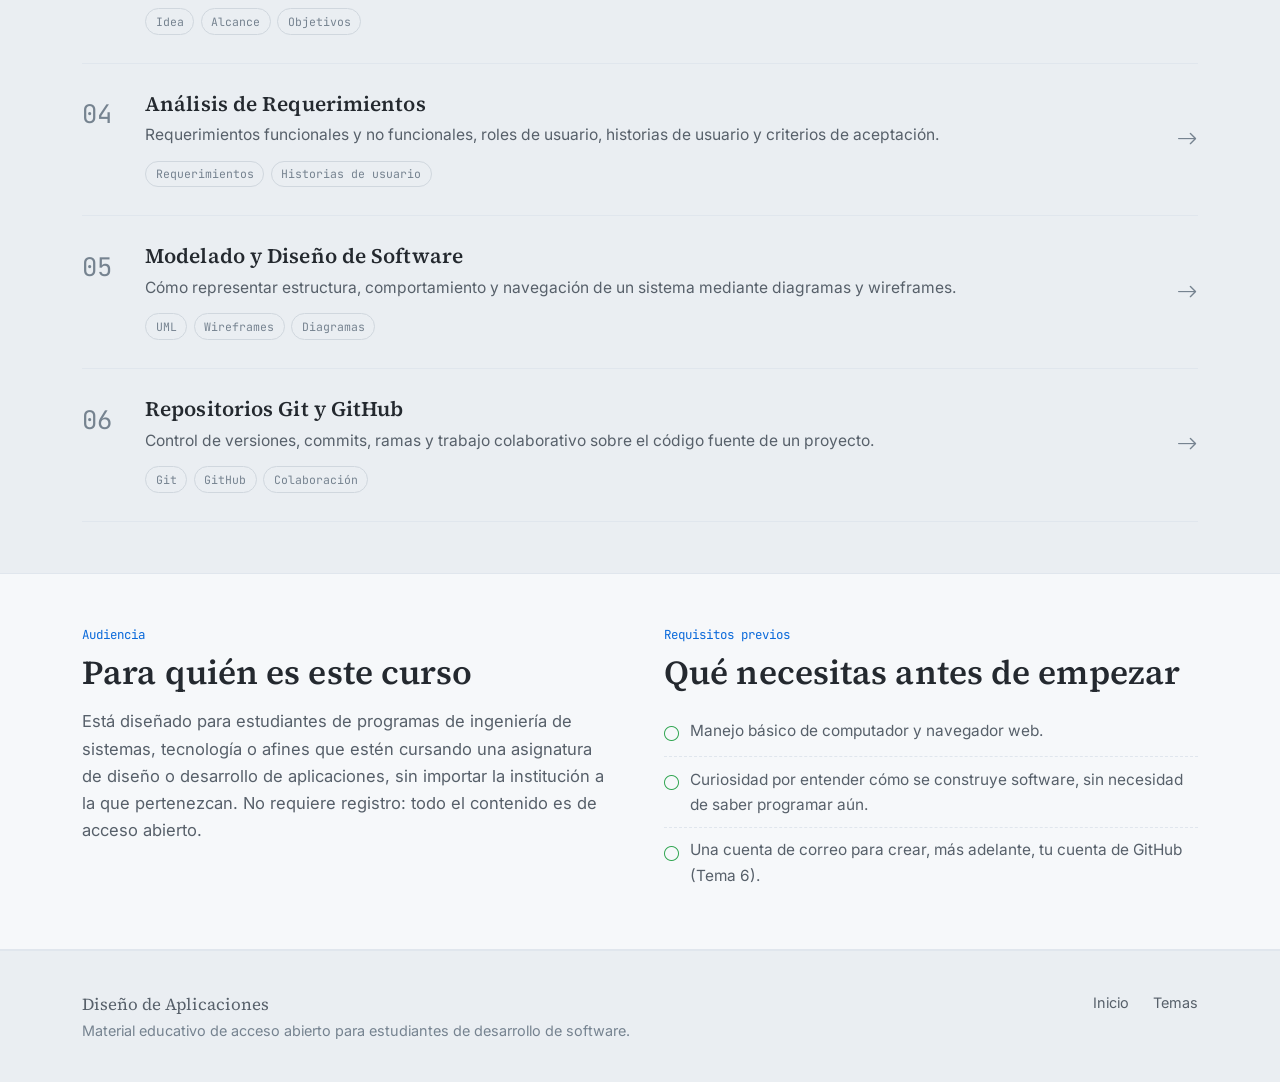
==== commit 7b5c65ce: "Mejorar visibilidad del botón de tema - aumentar tamaño y padding" ====
--- a/index.html
+++ b/index.html
@@ -32,7 +32,7 @@
         <li class="nav-item"><a class="nav-link" href="tema-5.html">5. Modelado</a></li>
         <li class="nav-item"><a class="nav-link" href="tema-6.html">6. Git/GitHub</a></li>
         <li class="nav-item">
-          <button id="theme-toggle-btn" class="btn btn-sm btn-outline-soft" onclick="toggleTheme()" style="margin-left: 12px;">
+          <button id="theme-toggle-btn" class="btn btn-outline-soft" onclick="toggleTheme()" style="margin-left: 12px; padding: 8px 14px; font-size: 13px; gap: 6px; display: flex; align-items: center;">
             <i class="bi bi-sun"></i> Claro
           </button>
         </li>
